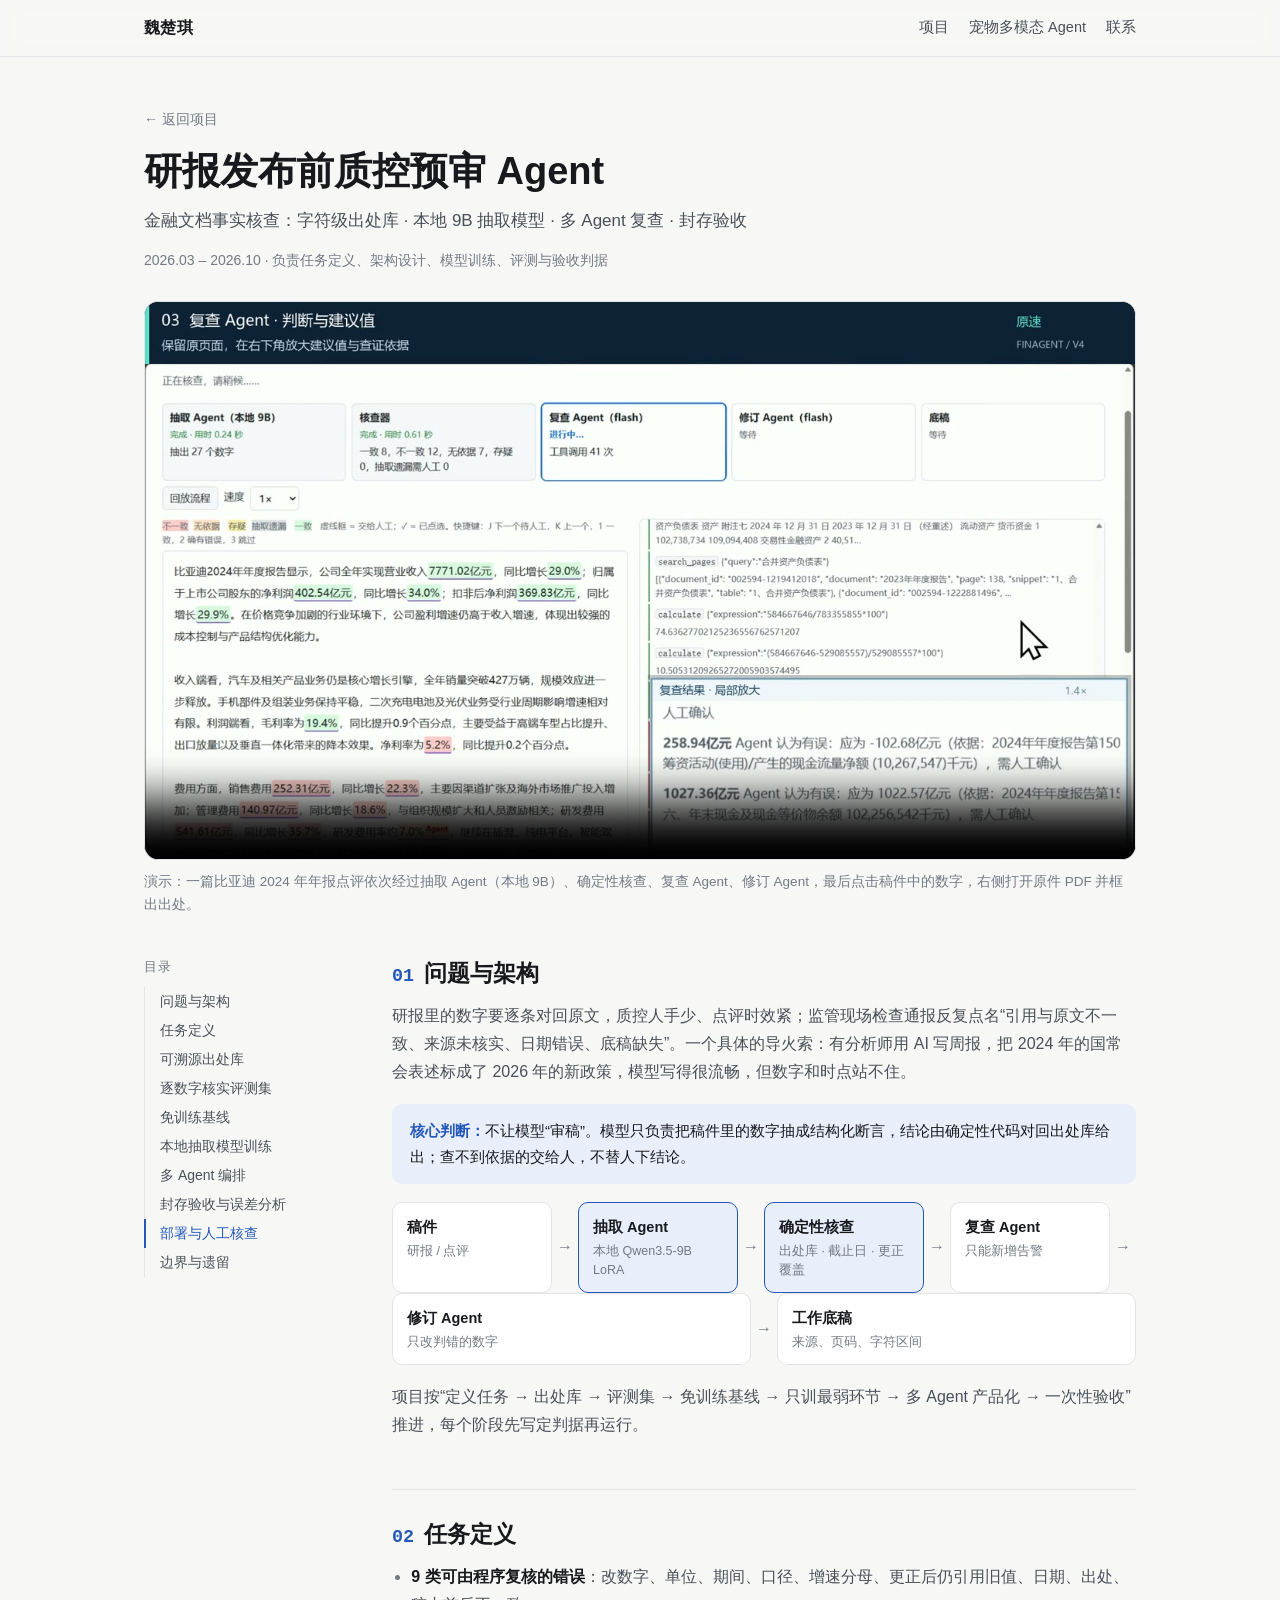
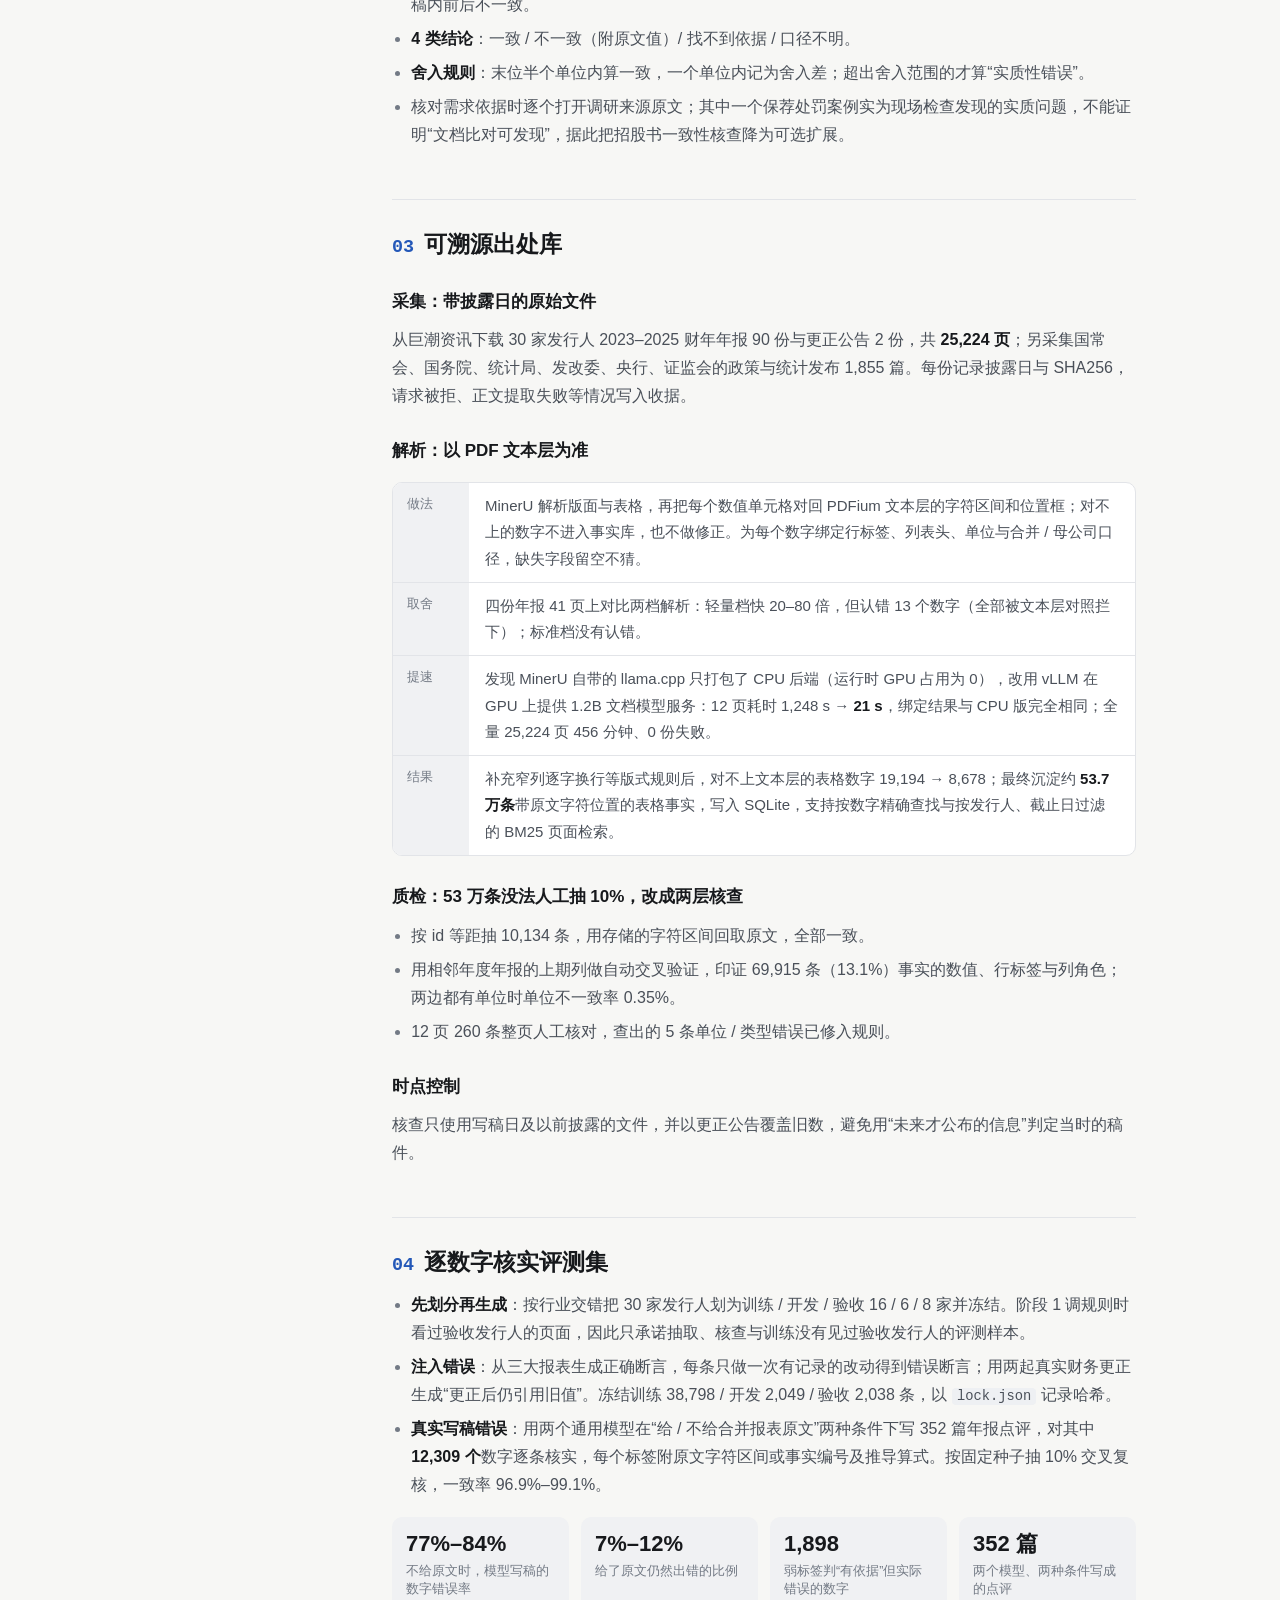
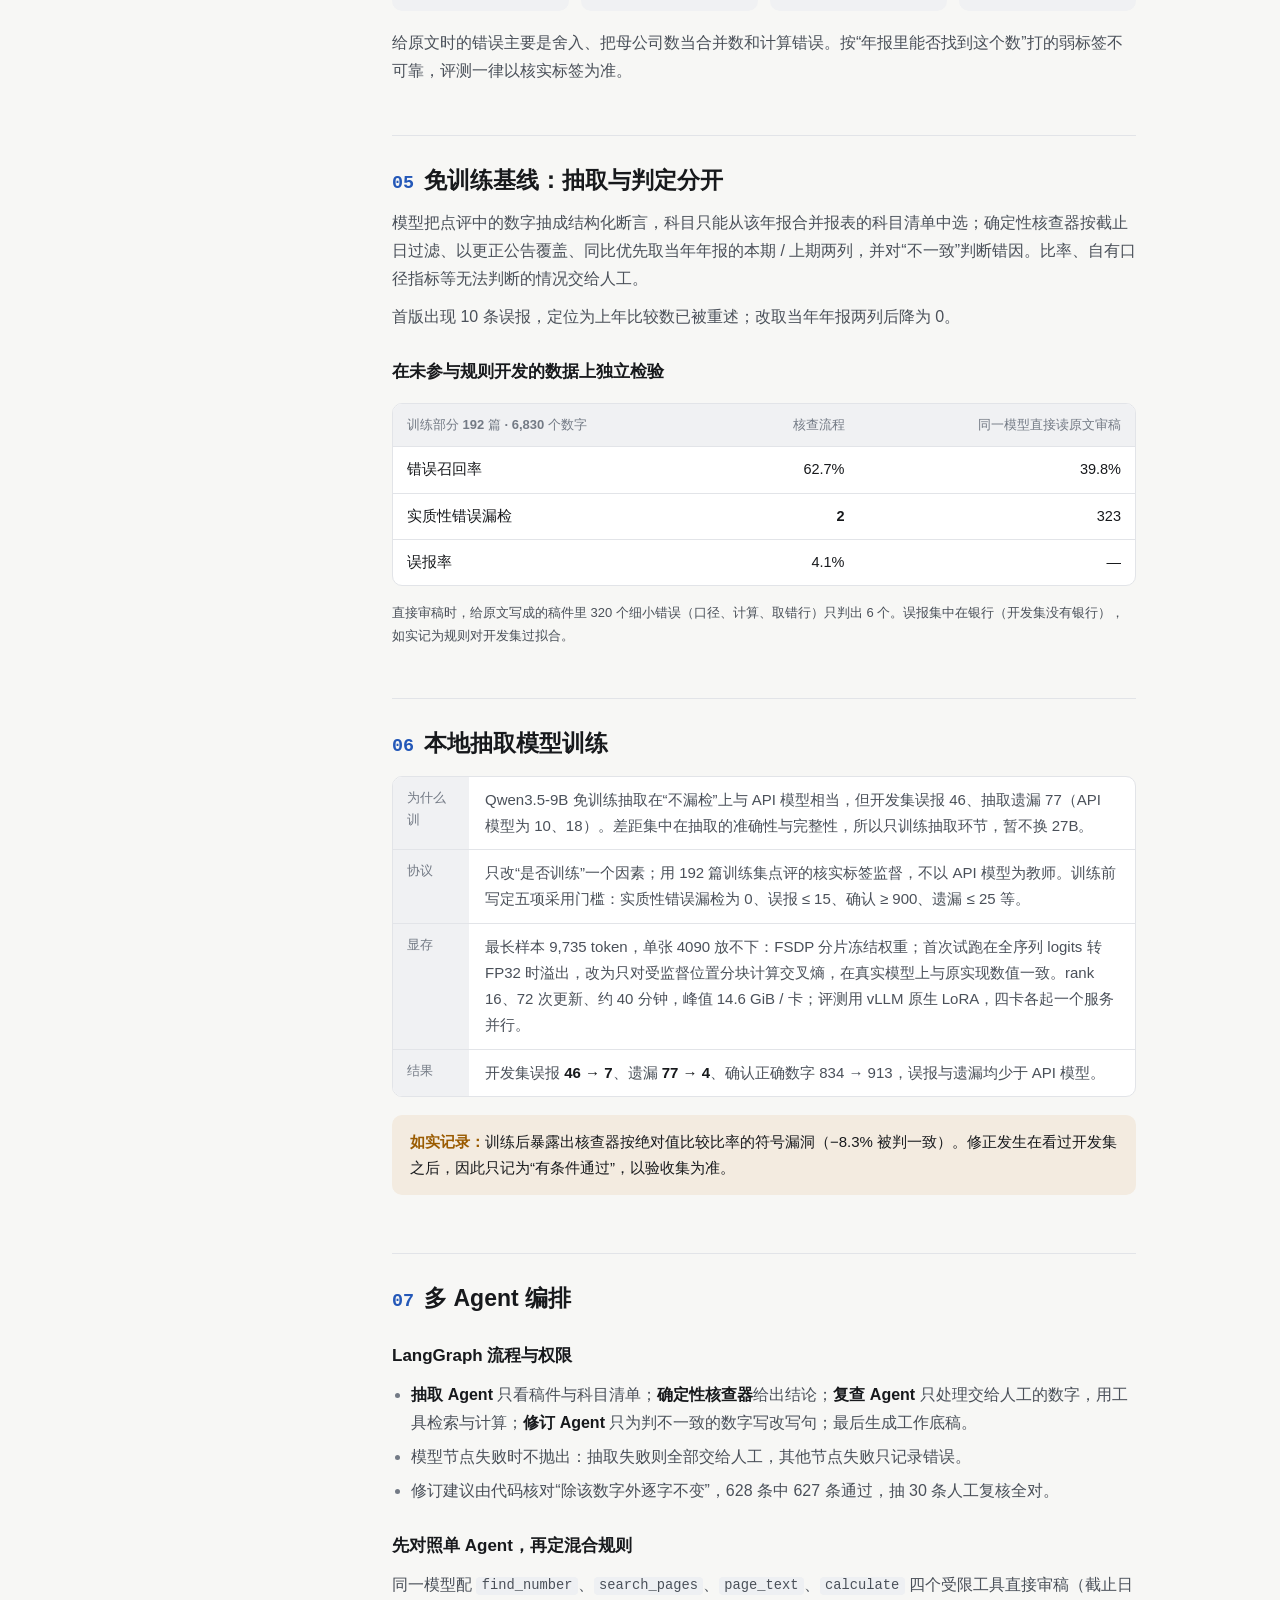
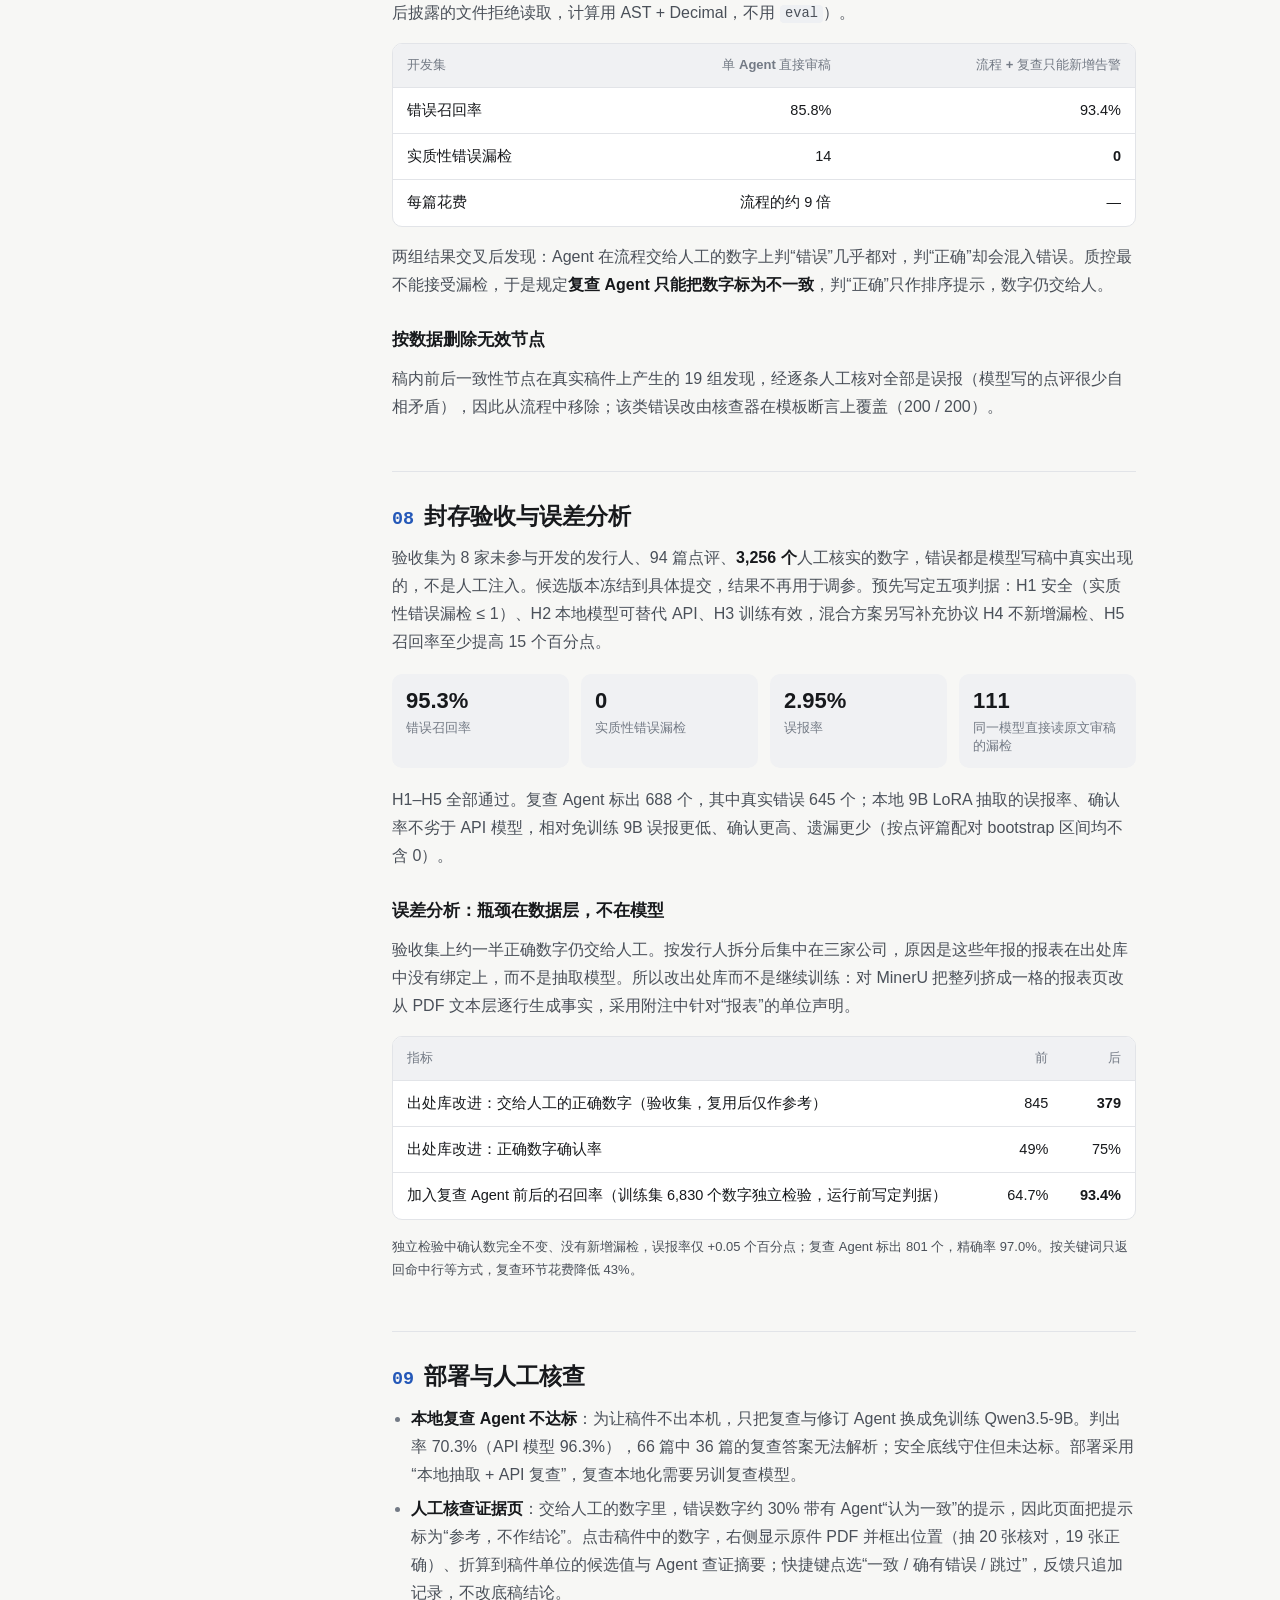
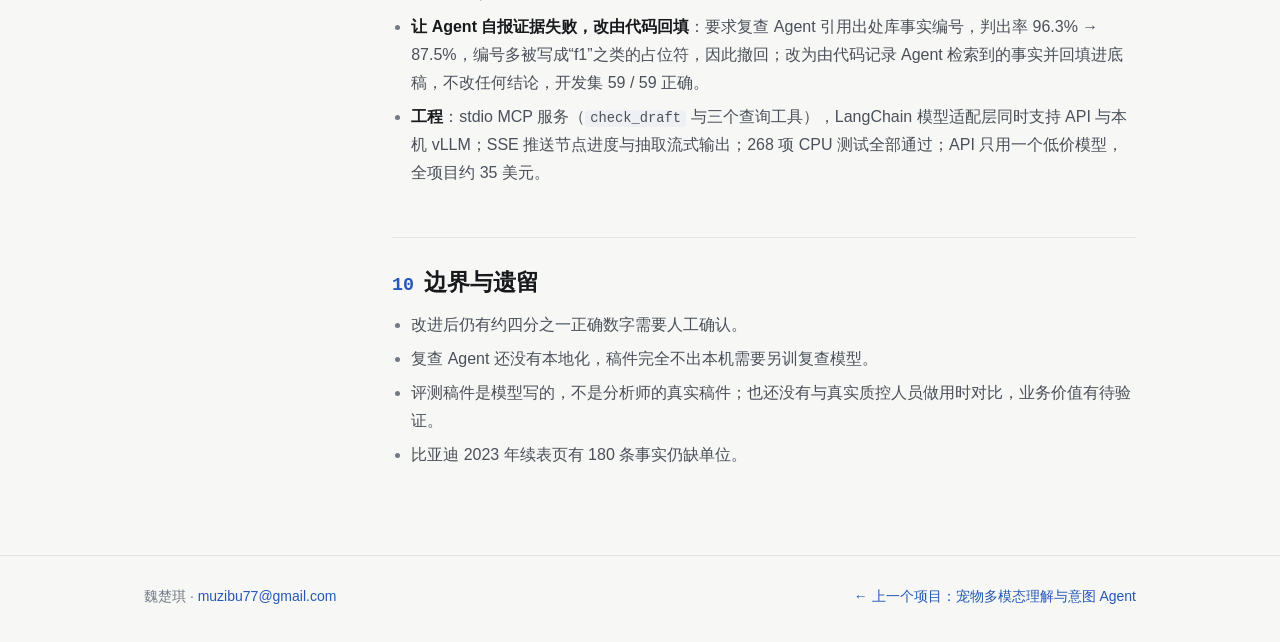
==== finagent.html @ 4ebe78c1 "Add personal project site Static site for GitHub Pages: home page with two project demo videos, plus" ====
<!doctype html>
<html lang="zh-CN">
<head>
  <meta charset="utf-8">
  <meta name="viewport" content="width=device-width, initial-scale=1">
  <title>研报发布前质控预审 Agent · 魏楚琪</title>
  <meta name="description" content="金融文档事实核查：字符级出处库、本地 9B 抽取模型、多 Agent 复查与封存验收的技术细节与实验数据。">
  <link rel="stylesheet" href="assets/style.css">
</head>
<body>
  <header class="site-header">
    <div class="wrap">
      <a class="brand" href="./">魏楚琪</a>
      <nav class="nav">
        <a href="./#projects">项目</a>
        <a class="nav-extra" href="pet.html">宠物多模态 Agent</a>
        <a href="mailto:muzibu77@gmail.com">联系</a>
      </nav>
    </div>
  </header>

  <main class="wrap">
    <div class="page-head">
      <a class="back" href="./#projects">← 返回项目</a>
      <h1>研报发布前质控预审 Agent</h1>
      <p class="subtitle">金融文档事实核查：字符级出处库 · 本地 9B 抽取模型 · 多 Agent 复查 · 封存验收</p>
      <p class="meta">2026.03 – 2026.10 · 负责任务定义、架构设计、模型训练、评测与验收判据</p>
    </div>

    <div class="hero-video">
      <video controls preload="metadata" playsinline poster="assets/img/finagent-poster.jpg">
        <source src="assets/video/finagent-demo.mp4" type="video/mp4">
      </video>
    </div>
    <p class="caption">演示：一篇比亚迪 2024 年年报点评依次经过抽取 Agent（本地 9B）、确定性核查、复查 Agent、修订 Agent，最后点击稿件中的数字，右侧打开原件 PDF 并框出出处。</p>

    <div class="layout">
      <nav class="toc" aria-label="目录">
        <p>目录</p>
        <ol>
          <li><a href="#overview">问题与架构</a></li>
          <li><a href="#task">任务定义</a></li>
          <li><a href="#source">可溯源出处库</a></li>
          <li><a href="#evalset">逐数字核实评测集</a></li>
          <li><a href="#baseline">免训练基线</a></li>
          <li><a href="#train">本地抽取模型训练</a></li>
          <li><a href="#agents">多 Agent 编排</a></li>
          <li><a href="#accept">封存验收与误差分析</a></li>
          <li><a href="#deploy">部署与人工核查</a></li>
          <li><a href="#limits">边界与遗留</a></li>
        </ol>
      </nav>

      <article class="doc">
        <section id="overview">
          <h2><span class="num">01</span>问题与架构</h2>
          <p>研报里的数字要逐条对回原文，质控人手少、点评时效紧；监管现场检查通报反复点名“引用与原文不一致、来源未核实、日期错误、底稿缺失”。一个具体的导火索：有分析师用 AI 写周报，把 2024 年的国常会表述标成了 2026 年的新政策，模型写得很流畅，但数字和时点站不住。</p>
          <div class="callout"><b>核心判断：</b>不让模型“审稿”。模型只负责把稿件里的数字抽成结构化断言，结论由确定性代码对回出处库给出；查不到依据的交给人，不替人下结论。</div>
          <div class="flow">
            <div class="node"><b>稿件</b><span>研报 / 点评</span></div>
            <div class="arrow">→</div>
            <div class="node key"><b>抽取 Agent</b><span>本地 Qwen3.5-9B LoRA</span></div>
            <div class="arrow">→</div>
            <div class="node key"><b>确定性核查</b><span>出处库 · 截止日 · 更正覆盖</span></div>
            <div class="arrow">→</div>
            <div class="node"><b>复查 Agent</b><span>只能新增告警</span></div>
            <div class="arrow">→</div>
            <div class="node"><b>修订 Agent</b><span>只改判错的数字</span></div>
            <div class="arrow">→</div>
            <div class="node"><b>工作底稿</b><span>来源、页码、字符区间</span></div>
          </div>
          <p>项目按“定义任务 → 出处库 → 评测集 → 免训练基线 → 只训最弱环节 → 多 Agent 产品化 → 一次性验收”推进，每个阶段先写定判据再运行。</p>
        </section>

        <section id="task">
          <h2><span class="num">02</span>任务定义</h2>
          <ul>
            <li><strong>9 类可由程序复核的错误</strong>：改数字、单位、期间、口径、增速分母、更正后仍引用旧值、日期、出处、稿内前后不一致。</li>
            <li><strong>4 类结论</strong>：一致 / 不一致（附原文值）/ 找不到依据 / 口径不明。</li>
            <li><strong>舍入规则</strong>：末位半个单位内算一致，一个单位内记为舍入差；超出舍入范围的才算“实质性错误”。</li>
            <li>核对需求依据时逐个打开调研来源原文；其中一个保荐处罚案例实为现场检查发现的实质问题，不能证明“文档比对可发现”，据此把招股书一致性核查降为可选扩展。</li>
          </ul>
        </section>

        <section id="source">
          <h2><span class="num">03</span>可溯源出处库</h2>
          <h3>采集：带披露日的原始文件</h3>
          <p>从巨潮资讯下载 30 家发行人 2023–2025 财年年报 90 份与更正公告 2 份，共 <strong>25,224 页</strong>；另采集国常会、国务院、统计局、发改委、央行、证监会的政策与统计发布 1,855 篇。每份记录披露日与 SHA256，请求被拒、正文提取失败等情况写入收据。</p>
          <h3>解析：以 PDF 文本层为准</h3>
          <dl class="decision">
            <dt>做法</dt><dd>MinerU 解析版面与表格，再把每个数值单元格对回 PDFium 文本层的字符区间和位置框；对不上的数字不进入事实库，也不做修正。为每个数字绑定行标签、列表头、单位与合并 / 母公司口径，缺失字段留空不猜。</dd>
            <dt>取舍</dt><dd>四份年报 41 页上对比两档解析：轻量档快 20–80 倍，但认错 13 个数字（全部被文本层对照拦下）；标准档没有认错。</dd>
            <dt>提速</dt><dd>发现 MinerU 自带的 llama.cpp 只打包了 CPU 后端（运行时 GPU 占用为 0），改用 vLLM 在 GPU 上提供 1.2B 文档模型服务：12 页耗时 1,248 s → <strong>21 s</strong>，绑定结果与 CPU 版完全相同；全量 25,224 页 456 分钟、0 份失败。</dd>
            <dt>结果</dt><dd>补充窄列逐字换行等版式规则后，对不上文本层的表格数字 19,194 → 8,678；最终沉淀约 <strong>53.7 万条</strong>带原文字符位置的表格事实，写入 SQLite，支持按数字精确查找与按发行人、截止日过滤的 BM25 页面检索。</dd>
          </dl>
          <h3>质检：53 万条没法人工抽 10%，改成两层核查</h3>
          <ul>
            <li>按 id 等距抽 10,134 条，用存储的字符区间回取原文，全部一致。</li>
            <li>用相邻年度年报的上期列做自动交叉验证，印证 69,915 条（13.1%）事实的数值、行标签与列角色；两边都有单位时单位不一致率 0.35%。</li>
            <li>12 页 260 条整页人工核对，查出的 5 条单位 / 类型错误已修入规则。</li>
          </ul>
          <h3>时点控制</h3>
          <p>核查只使用写稿日及以前披露的文件，并以更正公告覆盖旧数，避免用“未来才公布的信息”判定当时的稿件。</p>
        </section>

        <section id="evalset">
          <h2><span class="num">04</span>逐数字核实评测集</h2>
          <ul>
            <li><strong>先划分再生成</strong>：按行业交错把 30 家发行人划为训练 / 开发 / 验收 16 / 6 / 8 家并冻结。阶段 1 调规则时看过验收发行人的页面，因此只承诺抽取、核查与训练没有见过验收发行人的评测样本。</li>
            <li><strong>注入错误</strong>：从三大报表生成正确断言，每条只做一次有记录的改动得到错误断言；用两起真实财务更正生成“更正后仍引用旧值”。冻结训练 38,798 / 开发 2,049 / 验收 2,038 条，以 <code>lock.json</code> 记录哈希。</li>
            <li><strong>真实写稿错误</strong>：用两个通用模型在“给 / 不给合并报表原文”两种条件下写 352 篇年报点评，对其中 <strong>12,309 个</strong>数字逐条核实，每个标签附原文字符区间或事实编号及推导算式。按固定种子抽 10% 交叉复核，一致率 96.9%–99.1%。</li>
          </ul>
          <div class="kpis">
            <div class="stat"><b>77%–84%</b><span>不给原文时，模型写稿的数字错误率</span></div>
            <div class="stat"><b>7%–12%</b><span>给了原文仍然出错的比例</span></div>
            <div class="stat"><b>1,898</b><span>弱标签判“有依据”但实际错误的数字</span></div>
            <div class="stat"><b>352 篇</b><span>两个模型、两种条件写成的点评</span></div>
          </div>
          <p>给原文时的错误主要是舍入、把母公司数当合并数和计算错误。按“年报里能否找到这个数”打的弱标签不可靠，评测一律以核实标签为准。</p>
        </section>

        <section id="baseline">
          <h2><span class="num">05</span>免训练基线：抽取与判定分开</h2>
          <p>模型把点评中的数字抽成结构化断言，科目只能从该年报合并报表的科目清单中选；确定性核查器按截止日过滤、以更正公告覆盖、同比优先取当年年报的本期 / 上期两列，并对“不一致”判断错因。比率、自有口径指标等无法判断的情况交给人工。</p>
          <p>首版出现 10 条误报，定位为上年比较数已被重述；改取当年年报两列后降为 0。</p>
          <h3>在未参与规则开发的数据上独立检验</h3>
          <div class="table-wrap">
            <table>
              <thead><tr><th>训练部分 192 篇 · 6,830 个数字</th><th class="num">核查流程</th><th class="num">同一模型直接读原文审稿</th></tr></thead>
              <tbody>
                <tr><td>错误召回率</td><td class="num">62.7%</td><td class="num">39.8%</td></tr>
                <tr><td>实质性错误漏检</td><td class="num"><strong>2</strong></td><td class="num">323</td></tr>
                <tr><td>误报率</td><td class="num">4.1%</td><td class="num">—</td></tr>
              </tbody>
            </table>
          </div>
          <p class="table-note">直接审稿时，给原文写成的稿件里 320 个细小错误（口径、计算、取错行）只判出 6 个。误报集中在银行（开发集没有银行），如实记为规则对开发集过拟合。</p>
        </section>

        <section id="train">
          <h2><span class="num">06</span>本地抽取模型训练</h2>
          <dl class="decision">
            <dt>为什么训</dt><dd>Qwen3.5-9B 免训练抽取在“不漏检”上与 API 模型相当，但开发集误报 46、抽取遗漏 77（API 模型为 10、18）。差距集中在抽取的准确性与完整性，所以只训练抽取环节，暂不换 27B。</dd>
            <dt>协议</dt><dd>只改“是否训练”一个因素；用 192 篇训练集点评的核实标签监督，不以 API 模型为教师。训练前写定五项采用门槛：实质性错误漏检为 0、误报 ≤ 15、确认 ≥ 900、遗漏 ≤ 25 等。</dd>
            <dt>显存</dt><dd>最长样本 9,735 token，单张 4090 放不下：FSDP 分片冻结权重；首次试跑在全序列 logits 转 FP32 时溢出，改为只对受监督位置分块计算交叉熵，在真实模型上与原实现数值一致。rank 16、72 次更新、约 40 分钟，峰值 14.6 GiB / 卡；评测用 vLLM 原生 LoRA，四卡各起一个服务并行。</dd>
            <dt>结果</dt><dd>开发集误报 <strong>46 → 7</strong>、遗漏 <strong>77 → 4</strong>、确认正确数字 834 → 913，误报与遗漏均少于 API 模型。</dd>
          </dl>
          <div class="callout warn"><b>如实记录：</b>训练后暴露出核查器按绝对值比较比率的符号漏洞（−8.3% 被判一致）。修正发生在看过开发集之后，因此只记为“有条件通过”，以验收集为准。</div>
        </section>

        <section id="agents">
          <h2><span class="num">07</span>多 Agent 编排</h2>
          <h3>LangGraph 流程与权限</h3>
          <ul>
            <li><strong>抽取 Agent</strong> 只看稿件与科目清单；<strong>确定性核查器</strong>给出结论；<strong>复查 Agent</strong> 只处理交给人工的数字，用工具检索与计算；<strong>修订 Agent</strong> 只为判不一致的数字写改写句；最后生成工作底稿。</li>
            <li>模型节点失败时不抛出：抽取失败则全部交给人工，其他节点失败只记录错误。</li>
            <li>修订建议由代码核对“除该数字外逐字不变”，628 条中 627 条通过，抽 30 条人工复核全对。</li>
          </ul>
          <h3>先对照单 Agent，再定混合规则</h3>
          <p>同一模型配 <code>find_number</code>、<code>search_pages</code>、<code>page_text</code>、<code>calculate</code> 四个受限工具直接审稿（截止日后披露的文件拒绝读取，计算用 AST + Decimal，不用 <code>eval</code>）。</p>
          <div class="table-wrap">
            <table>
              <thead><tr><th>开发集</th><th class="num">单 Agent 直接审稿</th><th class="num">流程 + 复查只能新增告警</th></tr></thead>
              <tbody>
                <tr><td>错误召回率</td><td class="num">85.8%</td><td class="num">93.4%</td></tr>
                <tr><td>实质性错误漏检</td><td class="num">14</td><td class="num"><strong>0</strong></td></tr>
                <tr><td>每篇花费</td><td class="num">流程的约 9 倍</td><td class="num">—</td></tr>
              </tbody>
            </table>
          </div>
          <p>两组结果交叉后发现：Agent 在流程交给人工的数字上判“错误”几乎都对，判“正确”却会混入错误。质控最不能接受漏检，于是规定<strong>复查 Agent 只能把数字标为不一致</strong>，判“正确”只作排序提示，数字仍交给人。</p>
          <h3>按数据删除无效节点</h3>
          <p>稿内前后一致性节点在真实稿件上产生的 19 组发现，经逐条人工核对全部是误报（模型写的点评很少自相矛盾），因此从流程中移除；该类错误改由核查器在模板断言上覆盖（200 / 200）。</p>
        </section>

        <section id="accept">
          <h2><span class="num">08</span>封存验收与误差分析</h2>
          <p>验收集为 8 家未参与开发的发行人、94 篇点评、<strong>3,256 个</strong>人工核实的数字，错误都是模型写稿中真实出现的，不是人工注入。候选版本冻结到具体提交，结果不再用于调参。预先写定五项判据：H1 安全（实质性错误漏检 ≤ 1）、H2 本地模型可替代 API、H3 训练有效，混合方案另写补充协议 H4 不新增漏检、H5 召回率至少提高 15 个百分点。</p>
          <div class="kpis">
            <div class="stat"><b>95.3%</b><span>错误召回率</span></div>
            <div class="stat"><b>0</b><span>实质性错误漏检</span></div>
            <div class="stat"><b>2.95%</b><span>误报率</span></div>
            <div class="stat"><b>111</b><span>同一模型直接读原文审稿的漏检</span></div>
          </div>
          <p>H1–H5 全部通过。复查 Agent 标出 688 个，其中真实错误 645 个；本地 9B LoRA 抽取的误报率、确认率不劣于 API 模型，相对免训练 9B 误报更低、确认更高、遗漏更少（按点评篇配对 bootstrap 区间均不含 0）。</p>
          <h3>误差分析：瓶颈在数据层，不在模型</h3>
          <p>验收集上约一半正确数字仍交给人工。按发行人拆分后集中在三家公司，原因是这些年报的报表在出处库中没有绑定上，而不是抽取模型。所以改出处库而不是继续训练：对 MinerU 把整列挤成一格的报表页改从 PDF 文本层逐行生成事实，采用附注中针对“报表”的单位声明。</p>
          <div class="table-wrap">
            <table>
              <thead><tr><th>指标</th><th class="num">前</th><th class="num">后</th></tr></thead>
              <tbody>
                <tr><td>出处库改进：交给人工的正确数字（验收集，复用后仅作参考）</td><td class="num">845</td><td class="num"><strong>379</strong></td></tr>
                <tr><td>出处库改进：正确数字确认率</td><td class="num">49%</td><td class="num">75%</td></tr>
                <tr><td>加入复查 Agent 前后的召回率（训练集 6,830 个数字独立检验，运行前写定判据）</td><td class="num">64.7%</td><td class="num"><strong>93.4%</strong></td></tr>
              </tbody>
            </table>
          </div>
          <p class="table-note">独立检验中确认数完全不变、没有新增漏检，误报率仅 +0.05 个百分点；复查 Agent 标出 801 个，精确率 97.0%。按关键词只返回命中行等方式，复查环节花费降低 43%。</p>
        </section>

        <section id="deploy">
          <h2><span class="num">09</span>部署与人工核查</h2>
          <ul>
            <li><strong>本地复查 Agent 不达标</strong>：为让稿件不出本机，只把复查与修订 Agent 换成免训练 Qwen3.5-9B。判出率 70.3%（API 模型 96.3%），66 篇中 36 篇的复查答案无法解析；安全底线守住但未达标。部署采用“本地抽取 + API 复查”，复查本地化需要另训复查模型。</li>
            <li><strong>人工核查证据页</strong>：交给人工的数字里，错误数字约 30% 带有 Agent“认为一致”的提示，因此页面把提示标为“参考，不作结论”。点击稿件中的数字，右侧显示原件 PDF 并框出位置（抽 20 张核对，19 张正确）、折算到稿件单位的候选值与 Agent 查证摘要；快捷键点选“一致 / 确有错误 / 跳过”，反馈只追加记录，不改底稿结论。</li>
            <li><strong>让 Agent 自报证据失败，改由代码回填</strong>：要求复查 Agent 引用出处库事实编号，判出率 96.3% → 87.5%，编号多被写成“f1”之类的占位符，因此撤回；改为由代码记录 Agent 检索到的事实并回填进底稿，不改任何结论，开发集 59 / 59 正确。</li>
            <li><strong>工程</strong>：stdio MCP 服务（<code>check_draft</code> 与三个查询工具），LangChain 模型适配层同时支持 API 与本机 vLLM；SSE 推送节点进度与抽取流式输出；268 项 CPU 测试全部通过；API 只用一个低价模型，全项目约 35 美元。</li>
          </ul>
        </section>

        <section id="limits">
          <h2><span class="num">10</span>边界与遗留</h2>
          <ul>
            <li>改进后仍有约四分之一正确数字需要人工确认。</li>
            <li>复查 Agent 还没有本地化，稿件完全不出本机需要另训复查模型。</li>
            <li>评测稿件是模型写的，不是分析师的真实稿件；也还没有与真实质控人员做用时对比，业务价值有待验证。</li>
            <li>比亚迪 2023 年续表页有 180 条事实仍缺单位。</li>
          </ul>
        </section>
      </article>
    </div>
  </main>

  <footer class="site-footer">
    <div class="wrap">
      <span>魏楚琪 · <a href="mailto:muzibu77@gmail.com">muzibu77@gmail.com</a></span>
      <a href="pet.html">← 上一个项目：宠物多模态理解与意图 Agent</a>
    </div>
  </footer>
  <script src="assets/site.js"></script>
</body>
</html>
---- assets/style.css ----
:root {
  --bg: #f7f7f5;
  --surface: #ffffff;
  --surface-2: #f0f1f3;
  --text: #17191c;
  --text-2: #4a5059;
  --muted: #737a85;
  --line: #e2e4e8;
  --accent: #2458b8;
  --accent-soft: #e8eefa;
  --good: #1f7a4d;
  --warn: #9a5b00;
  --code-bg: #eef0f3;
  --shadow: 0 1px 2px rgba(16, 24, 40, .04), 0 4px 16px rgba(16, 24, 40, .05);
  --radius: 10px;
  --font: "PingFang SC", "Microsoft YaHei", "Noto Sans SC", "Helvetica Neue", Arial, sans-serif;
  --mono: "JetBrains Mono", "Cascadia Mono", Consolas, "SFMono-Regular", monospace;
  color-scheme: light;
}
@media (prefers-color-scheme: dark) {
  :root:not([data-theme="light"]) {
    --bg: #111317;
    --surface: #181b20;
    --surface-2: #20242b;
    --text: #e8eaed;
    --text-2: #b4bac3;
    --muted: #8a919c;
    --line: #2b3038;
    --accent: #7ea6f2;
    --accent-soft: #1d2a42;
    --good: #5fc28f;
    --warn: #e0a64a;
    --code-bg: #232831;
    --shadow: none;
    color-scheme: dark;
  }
}
:root[data-theme="dark"] {
  --bg: #111317;
  --surface: #181b20;
  --surface-2: #20242b;
  --text: #e8eaed;
  --text-2: #b4bac3;
  --muted: #8a919c;
  --line: #2b3038;
  --accent: #7ea6f2;
  --accent-soft: #1d2a42;
  --good: #5fc28f;
  --warn: #e0a64a;
  --code-bg: #232831;
  --shadow: none;
  color-scheme: dark;
}

* { box-sizing: border-box; }
html { scroll-behavior: smooth; -webkit-text-size-adjust: 100%; }
body {
  margin: 0;
  background: var(--bg);
  color: var(--text);
  font: 16px/1.75 var(--font);
  font-feature-settings: "tnum" 1;
}
a { color: var(--accent); text-decoration: none; }
a:hover { text-decoration: underline; text-underline-offset: 3px; }
img, video { max-width: 100%; display: block; }
code { font-family: var(--mono); font-size: .86em; background: var(--code-bg); padding: .1em .38em; border-radius: 4px; }
strong { font-weight: 650; }

.wrap { max-width: 1040px; margin: 0 auto; padding: 0 24px; }

/* header */
.site-header { position: sticky; top: 0; z-index: 10; background: color-mix(in srgb, var(--bg) 88%, transparent); backdrop-filter: blur(10px); border-bottom: 1px solid var(--line); }
.site-header .wrap { display: flex; align-items: center; justify-content: space-between; height: 56px; gap: 16px; }
.brand { color: var(--text); font-weight: 650; letter-spacing: .02em; }
.brand:hover { text-decoration: none; }
.nav { display: flex; gap: 20px; font-size: 14.5px; }
.nav a { color: var(--text-2); }
.nav a:hover { color: var(--text); text-decoration: none; }

/* hero */
.hero { padding: 72px 0 40px; }
.eyebrow { color: var(--accent); font-size: 14px; font-weight: 600; letter-spacing: .08em; margin: 0 0 10px; }
.hero h1 { margin: 0; font-size: clamp(32px, 5vw, 46px); line-height: 1.2; letter-spacing: .01em; }
.hero h1 .role { display: block; margin-top: 6px; font-size: .5em; font-weight: 500; color: var(--text-2); }
.hero .lead { max-width: 720px; margin: 22px 0 0; color: var(--text-2); font-size: 17.5px; }
.hero-actions { display: flex; flex-wrap: wrap; gap: 12px; margin-top: 28px; }
.btn { display: inline-flex; align-items: center; gap: 8px; height: 40px; padding: 0 16px; border-radius: 8px; border: 1px solid var(--line); background: var(--surface); color: var(--text); font-size: 14.5px; font-weight: 550; }
.btn:hover { text-decoration: none; border-color: var(--accent); }
.btn.primary { background: var(--accent); border-color: var(--accent); color: #fff; }
:root[data-theme="dark"] .btn.primary { color: #0f1420; }
@media (prefers-color-scheme: dark) { :root:not([data-theme="light"]) .btn.primary { color: #0f1420; } }
.facts { display: flex; flex-wrap: wrap; gap: 8px 20px; margin: 26px 0 0; padding: 0; list-style: none; color: var(--muted); font-size: 14px; }

/* sections */
.section { padding: 40px 0; }
.section-head { display: flex; align-items: baseline; justify-content: space-between; gap: 16px; margin-bottom: 20px; }
.section-head h2 { margin: 0; font-size: 22px; }
.section-head p { margin: 0; color: var(--muted); font-size: 14px; }

/* project card */
.project { background: var(--surface); border: 1px solid var(--line); border-radius: 14px; box-shadow: var(--shadow); overflow: hidden; margin-bottom: 28px; }
.project-media { background: #0d0f12; border-bottom: 1px solid var(--line); }
.project-media video { width: 100%; aspect-ratio: 16 / 9; object-fit: contain; background: #0d0f12; }
.project-body { padding: 26px 28px 28px; }
.project-meta { margin: 0 0 6px; color: var(--muted); font-size: 13.5px; }
.project-body h3 { margin: 0; font-size: 21px; line-height: 1.4; }
.project-body .summary { margin: 10px 0 0; color: var(--text-2); }
.stats { display: grid; grid-template-columns: repeat(4, minmax(0, 1fr)); gap: 12px; margin: 22px 0 0; }
.stat { background: var(--surface-2); border-radius: var(--radius); padding: 14px 14px 12px; }
.stat b { display: block; font-size: 22px; line-height: 1.2; font-weight: 700; color: var(--text); }
.stat span { display: block; margin-top: 4px; color: var(--muted); font-size: 12.5px; line-height: 1.5; }
.chips { display: flex; flex-wrap: wrap; gap: 6px; margin: 18px 0 0; padding: 0; list-style: none; }
.chips li { font-size: 12.5px; color: var(--text-2); border: 1px solid var(--line); border-radius: 999px; padding: 2px 10px; }
.more { display: inline-flex; margin-top: 20px; font-weight: 600; font-size: 15px; }

/* principles */
.principles { display: grid; grid-template-columns: repeat(3, minmax(0, 1fr)); gap: 16px; }
.principle { background: var(--surface); border: 1px solid var(--line); border-radius: var(--radius); padding: 20px; }
.principle h3 { margin: 0 0 6px; font-size: 16px; }
.principle p { margin: 0; color: var(--text-2); font-size: 14.5px; }

/* detail page */
.page-head { padding: 48px 0 28px; }
.back { font-size: 14px; color: var(--muted); }
.page-head h1 { margin: 14px 0 0; font-size: clamp(28px, 4.2vw, 38px); line-height: 1.3; }
.page-head .subtitle { margin: 10px 0 0; color: var(--text-2); font-size: 17px; }
.page-head .meta { margin: 12px 0 0; color: var(--muted); font-size: 14px; }
.hero-video { border-radius: 14px; overflow: hidden; border: 1px solid var(--line); background: #0d0f12; }
.hero-video video { width: 100%; aspect-ratio: 16 / 9; object-fit: contain; }
.caption { margin: 10px 0 0; color: var(--muted); font-size: 13.5px; }

.layout { display: grid; grid-template-columns: 200px minmax(0, 1fr); gap: 48px; padding: 40px 0 64px; }
.toc { position: sticky; top: 80px; align-self: start; font-size: 14px; }
.toc p { margin: 0 0 8px; color: var(--muted); font-size: 12.5px; letter-spacing: .08em; }
.toc ol { margin: 0; padding: 0; list-style: none; border-left: 1px solid var(--line); }
.toc a { display: block; padding: 4px 0 4px 14px; margin-left: -1px; border-left: 2px solid transparent; color: var(--text-2); line-height: 1.5; }
.toc a:hover { color: var(--text); text-decoration: none; border-left-color: var(--line); }
.toc a.active { color: var(--accent); border-left-color: var(--accent); }

article.doc { min-width: 0; }
.doc section { scroll-margin-top: 80px; padding-bottom: 12px; }
.doc section + section { border-top: 1px solid var(--line); padding-top: 28px; margin-top: 28px; }
.doc h2 { margin: 0 0 12px; font-size: 23px; line-height: 1.4; }
.doc h2 .num { color: var(--accent); font-size: .8em; margin-right: 10px; font-family: var(--mono); }
.doc h3 { margin: 26px 0 8px; font-size: 17px; }
.doc p { margin: 10px 0; color: var(--text-2); }
.doc ul { margin: 10px 0; padding-left: 1.2em; color: var(--text-2); }
.doc li { margin: 6px 0; }
.doc li::marker { color: var(--muted); }
.doc strong { color: var(--text); }

.callout { margin: 18px 0; padding: 14px 18px; border-radius: var(--radius); background: var(--accent-soft); color: var(--text); font-size: 15px; }
.callout b { color: var(--accent); }
.callout.warn { background: color-mix(in srgb, var(--warn) 12%, var(--surface)); }
.callout.warn b { color: var(--warn); }

.decision { display: grid; grid-template-columns: 76px minmax(0, 1fr); margin: 16px 0; border: 1px solid var(--line); border-radius: var(--radius); background: var(--surface); overflow: hidden; font-size: 15px; }
.decision dt { padding: 10px 14px; color: var(--muted); font-size: 13px; background: var(--surface-2); border-top: 1px solid var(--line); }
.decision dd { margin: 0; padding: 10px 16px; color: var(--text-2); border-top: 1px solid var(--line); }
.decision dt:first-of-type, .decision dt:first-of-type + dd { border-top: 0; }

.table-wrap { margin: 16px 0; overflow-x: auto; border: 1px solid var(--line); border-radius: var(--radius); background: var(--surface); }
table { width: 100%; border-collapse: collapse; font-size: 14.5px; }
th, td { padding: 10px 14px; text-align: left; border-bottom: 1px solid var(--line); vertical-align: top; }
th { color: var(--muted); font-weight: 550; font-size: 13px; background: var(--surface-2); white-space: nowrap; }
tr:last-child td { border-bottom: 0; }
td.num, th.num { text-align: right; white-space: nowrap; font-variant-numeric: tabular-nums; }
td .up { color: var(--good); font-weight: 600; }
.table-note { margin: -6px 0 16px; color: var(--muted); font-size: 13px; }

/* flow diagram */
.flow { display: flex; flex-wrap: wrap; align-items: stretch; gap: 0; margin: 18px 0; }
.flow .node { flex: 1 1 140px; min-width: 130px; padding: 12px 14px; border: 1px solid var(--line); border-radius: var(--radius); background: var(--surface); }
.flow .node b { display: block; font-size: 14.5px; color: var(--text); }
.flow .node span { display: block; margin-top: 2px; font-size: 12.5px; color: var(--muted); line-height: 1.5; }
.flow .node.key { border-color: var(--accent); background: var(--accent-soft); }
.flow .arrow { flex: 0 0 26px; display: flex; align-items: center; justify-content: center; color: var(--muted); font-size: 16px; }
.lanes { display: grid; gap: 10px; margin: 18px 0; }
.lane-label { font-size: 12.5px; color: var(--muted); margin: 6px 0 -4px; }
.lanes .flow { margin: 0; }

.kpis { display: grid; grid-template-columns: repeat(4, minmax(0, 1fr)); gap: 12px; margin: 18px 0; }

.site-footer { border-top: 1px solid var(--line); padding: 28px 0 40px; color: var(--muted); font-size: 14px; }
.site-footer .wrap { display: flex; flex-wrap: wrap; justify-content: space-between; gap: 12px; }

@media (max-width: 860px) {
  .layout { grid-template-columns: minmax(0, 1fr); gap: 0; padding-top: 24px; }
  .toc { display: none; }
  .principles { grid-template-columns: minmax(0, 1fr); }
}
@media (max-width: 640px) {
  .wrap { padding: 0 16px; }
  .hero { padding: 48px 0 24px; }
  .nav { gap: 14px; }
  .project-body { padding: 20px 18px 22px; }
  .stats, .kpis { grid-template-columns: repeat(2, minmax(0, 1fr)); }
  .flow { flex-direction: column; }
  .flow .node { flex: 0 0 auto; min-width: 0; }
  .nav .nav-extra { display: none; }
  .flow .arrow { flex-basis: 22px; transform: rotate(90deg); }
  .decision { grid-template-columns: minmax(0, 1fr); }
  .decision dt { border-top: 1px solid var(--line); padding: 8px 14px 4px; }
  .decision dd { border-top: 0; padding-top: 2px; }
  .decision dt:first-of-type { border-top: 0; }
}
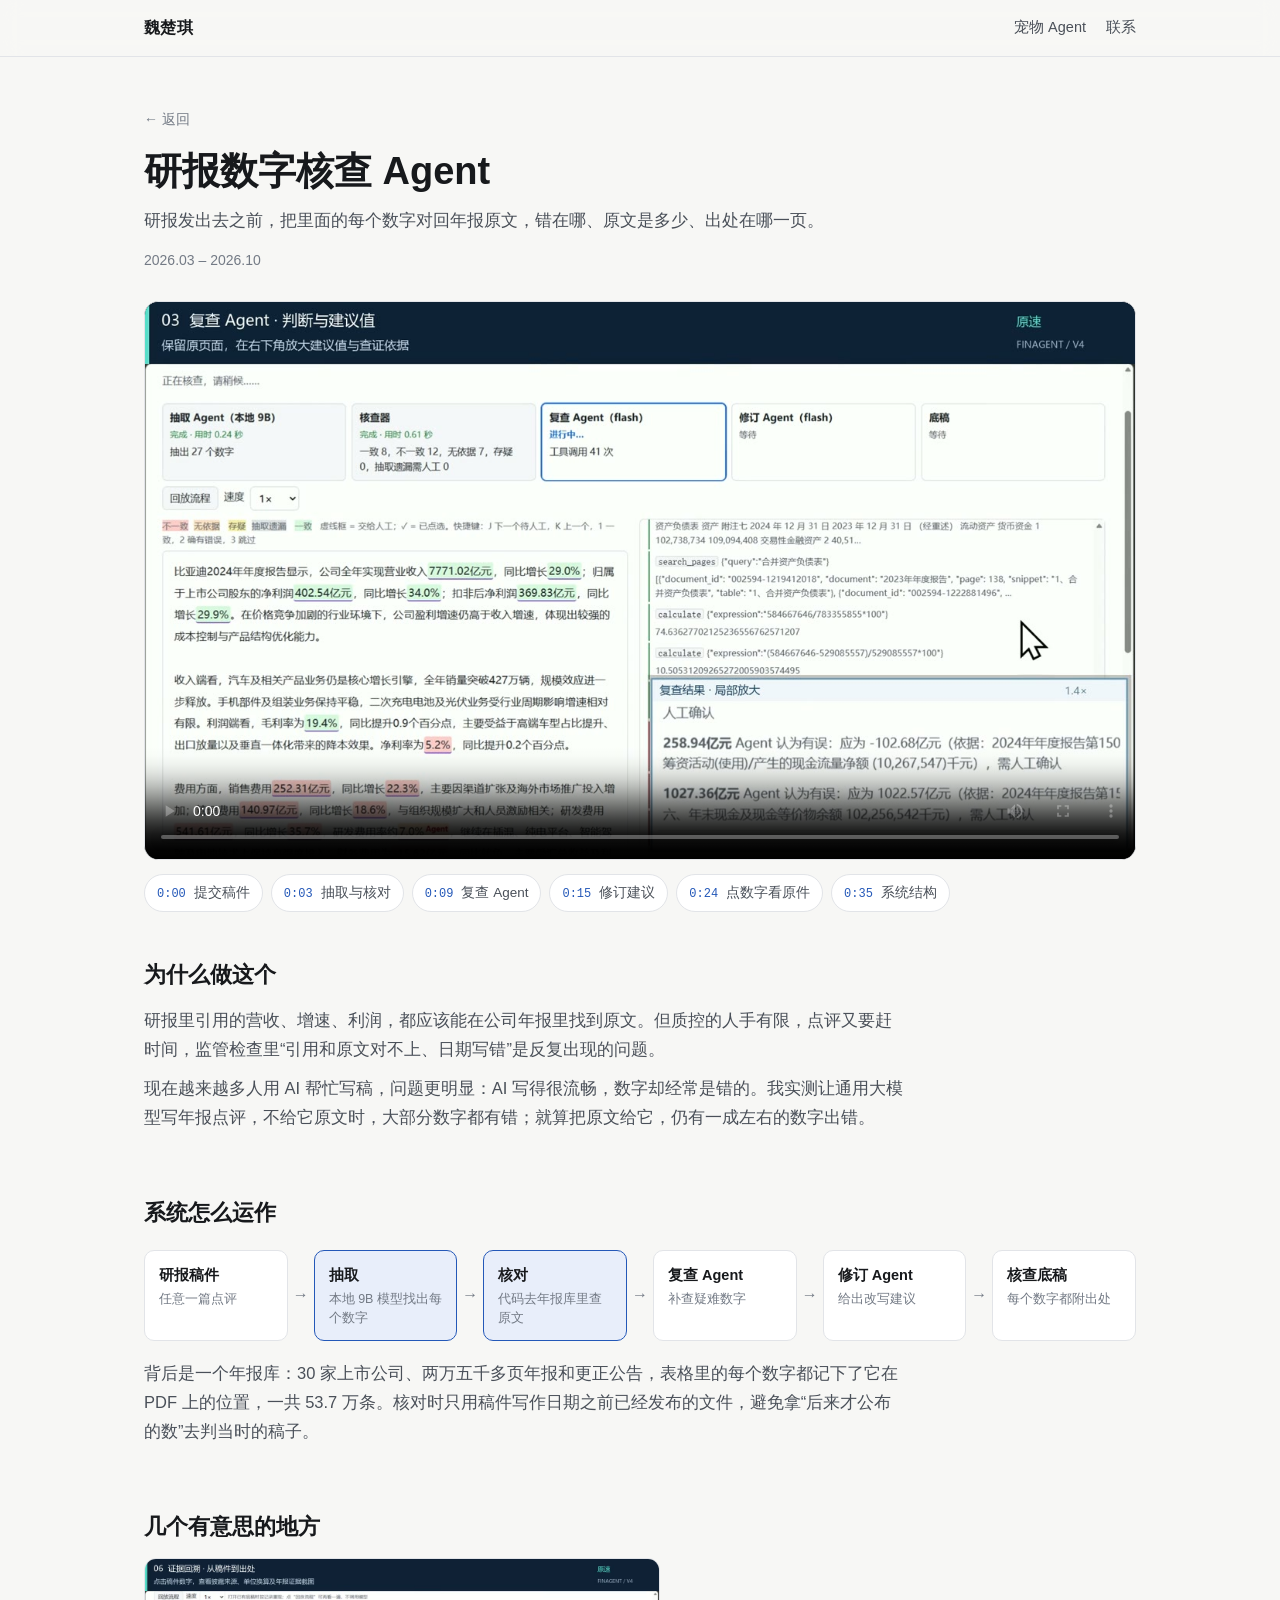
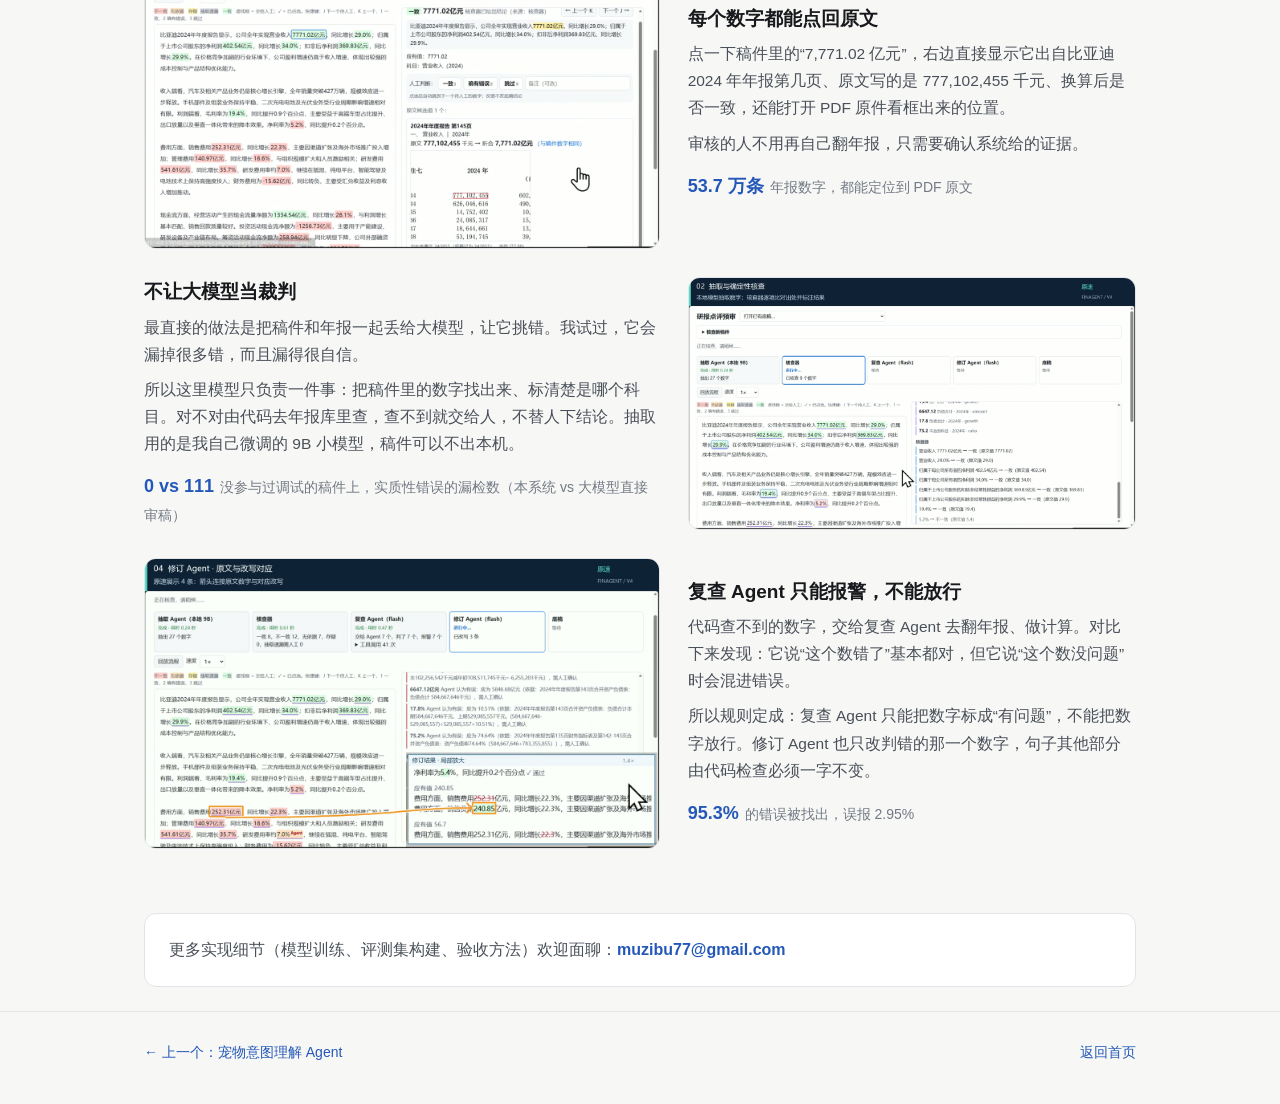
==== commit 005443ee: "Rework site into a project showcase Replace the resume-style copy and full technical write-ups with " ====
--- a/finagent.html
+++ b/finagent.html
@@ -3,8 +3,8 @@
 <head>
   <meta charset="utf-8">
   <meta name="viewport" content="width=device-width, initial-scale=1">
-  <title>研报发布前质控预审 Agent · 魏楚琪</title>
-  <meta name="description" content="金融文档事实核查：字符级出处库、本地 9B 抽取模型、多 Agent 复查与封存验收的技术细节与实验数据。">
+  <title>研报数字核查 Agent · 魏楚琪</title>
+  <meta name="description" content="把研报里的每个数字对回上市公司年报原文的核查 Agent：演示视频与工作原理。">
   <link rel="stylesheet" href="assets/style.css">
 </head>
 <body>
@@ -12,8 +12,7 @@
     <div class="wrap">
       <a class="brand" href="./">魏楚琪</a>
       <nav class="nav">
-        <a href="./#projects">项目</a>
-        <a class="nav-extra" href="pet.html">宠物多模态 Agent</a>
+        <a class="nav-extra" href="pet.html">宠物 Agent</a>
         <a href="mailto:muzibu77@gmail.com">联系</a>
       </nav>
     </div>
@@ -21,210 +20,92 @@
 
   <main class="wrap">
     <div class="page-head">
-      <a class="back" href="./#projects">← 返回项目</a>
-      <h1>研报发布前质控预审 Agent</h1>
-      <p class="subtitle">金融文档事实核查：字符级出处库 · 本地 9B 抽取模型 · 多 Agent 复查 · 封存验收</p>
-      <p class="meta">2026.03 – 2026.10 · 负责任务定义、架构设计、模型训练、评测与验收判据</p>
+      <a class="back" href="./">← 返回</a>
+      <h1>研报数字核查 Agent</h1>
+      <p class="subtitle">研报发出去之前，把里面的每个数字对回年报原文，错在哪、原文是多少、出处在哪一页。</p>
+      <p class="meta">2026.03 – 2026.10</p>
     </div>
 
     <div class="hero-video">
-      <video controls preload="metadata" playsinline poster="assets/img/finagent-poster.jpg">
+      <video id="v-fin" controls preload="metadata" playsinline poster="assets/img/finagent-poster.jpg">
         <source src="assets/video/finagent-demo.mp4" type="video/mp4">
       </video>
     </div>
-    <p class="caption">演示：一篇比亚迪 2024 年年报点评依次经过抽取 Agent（本地 9B）、确定性核查、复查 Agent、修订 Agent，最后点击稿件中的数字，右侧打开原件 PDF 并框出出处。</p>
+    <ul class="chapters" data-chapters="v-fin">
+      <li><button data-t="0"><time>0:00</time>提交稿件</button></li>
+      <li><button data-t="3"><time>0:03</time>抽取与核对</button></li>
+      <li><button data-t="9"><time>0:09</time>复查 Agent</button></li>
+      <li><button data-t="15"><time>0:15</time>修订建议</button></li>
+      <li><button data-t="24"><time>0:24</time>点数字看原件</button></li>
+      <li><button data-t="35"><time>0:35</time>系统结构</button></li>
+    </ul>
 
-    <div class="layout">
-      <nav class="toc" aria-label="目录">
-        <p>目录</p>
-        <ol>
-          <li><a href="#overview">问题与架构</a></li>
-          <li><a href="#task">任务定义</a></li>
-          <li><a href="#source">可溯源出处库</a></li>
-          <li><a href="#evalset">逐数字核实评测集</a></li>
-          <li><a href="#baseline">免训练基线</a></li>
-          <li><a href="#train">本地抽取模型训练</a></li>
-          <li><a href="#agents">多 Agent 编排</a></li>
-          <li><a href="#accept">封存验收与误差分析</a></li>
-          <li><a href="#deploy">部署与人工核查</a></li>
-          <li><a href="#limits">边界与遗留</a></li>
-        </ol>
-      </nav>
+    <section class="block story">
+      <h2>为什么做这个</h2>
+      <p>研报里引用的营收、增速、利润，都应该能在公司年报里找到原文。但质控的人手有限，点评又要赶时间，监管检查里“引用和原文对不上、日期写错”是反复出现的问题。</p>
+      <p>现在越来越多人用 AI 帮忙写稿，问题更明显：AI 写得很流畅，数字却经常是错的。我实测让通用大模型写年报点评，不给它原文时，大部分数字都有错；就算把原文给它，仍有一成左右的数字出错。</p>
+    </section>
 
-      <article class="doc">
-        <section id="overview">
-          <h2><span class="num">01</span>问题与架构</h2>
-          <p>研报里的数字要逐条对回原文，质控人手少、点评时效紧；监管现场检查通报反复点名“引用与原文不一致、来源未核实、日期错误、底稿缺失”。一个具体的导火索：有分析师用 AI 写周报，把 2024 年的国常会表述标成了 2026 年的新政策，模型写得很流畅，但数字和时点站不住。</p>
-          <div class="callout"><b>核心判断：</b>不让模型“审稿”。模型只负责把稿件里的数字抽成结构化断言，结论由确定性代码对回出处库给出；查不到依据的交给人，不替人下结论。</div>
-          <div class="flow">
-            <div class="node"><b>稿件</b><span>研报 / 点评</span></div>
-            <div class="arrow">→</div>
-            <div class="node key"><b>抽取 Agent</b><span>本地 Qwen3.5-9B LoRA</span></div>
-            <div class="arrow">→</div>
-            <div class="node key"><b>确定性核查</b><span>出处库 · 截止日 · 更正覆盖</span></div>
-            <div class="arrow">→</div>
-            <div class="node"><b>复查 Agent</b><span>只能新增告警</span></div>
-            <div class="arrow">→</div>
-            <div class="node"><b>修订 Agent</b><span>只改判错的数字</span></div>
-            <div class="arrow">→</div>
-            <div class="node"><b>工作底稿</b><span>来源、页码、字符区间</span></div>
+    <section class="block">
+      <div class="story"><h2>系统怎么运作</h2></div>
+      <div class="flow">
+        <div class="node"><b>研报稿件</b><span>任意一篇点评</span></div>
+        <div class="arrow">→</div>
+        <div class="node key"><b>抽取</b><span>本地 9B 模型找出每个数字</span></div>
+        <div class="arrow">→</div>
+        <div class="node key"><b>核对</b><span>代码去年报库里查原文</span></div>
+        <div class="arrow">→</div>
+        <div class="node"><b>复查 Agent</b><span>补查疑难数字</span></div>
+        <div class="arrow">→</div>
+        <div class="node"><b>修订 Agent</b><span>给出改写建议</span></div>
+        <div class="arrow">→</div>
+        <div class="node"><b>核查底稿</b><span>每个数字都附出处</span></div>
+      </div>
+      <div class="story">
+        <p>背后是一个年报库：30 家上市公司、两万五千多页年报和更正公告，表格里的每个数字都记下了它在 PDF 上的位置，一共 53.7 万条。核对时只用稿件写作日期之前已经发布的文件，避免拿“后来才公布的数”去判当时的稿子。</p>
+      </div>
+    </section>
+
+    <section class="block">
+      <div class="story"><h2>几个有意思的地方</h2></div>
+      <div class="features">
+        <div class="feature">
+          <div class="feature-img"><img src="assets/img/finagent-shot-evidence.jpg" alt="点击稿件中的数字，右侧显示年报原文出处" loading="lazy"></div>
+          <div>
+            <h3>每个数字都能点回原文</h3>
+            <p>点一下稿件里的“7,771.02 亿元”，右边直接显示它出自比亚迪 2024 年年报第几页、原文写的是 777,102,455 千元、换算后是否一致，还能打开 PDF 原件看框出来的位置。</p>
+            <p>审核的人不用再自己翻年报，只需要确认系统给的证据。</p>
+            <span class="figure"><b>53.7 万条</b>年报数字，都能定位到 PDF 原文</span>
           </div>
-          <p>项目按“定义任务 → 出处库 → 评测集 → 免训练基线 → 只训最弱环节 → 多 Agent 产品化 → 一次性验收”推进，每个阶段先写定判据再运行。</p>
-        </section>
+        </div>
+        <div class="feature">
+          <div class="feature-img"><img src="assets/img/finagent-shot-extract.jpg" alt="抽取 Agent 找出数字，核查器逐条对比原文" loading="lazy"></div>
+          <div>
+            <h3>不让大模型当裁判</h3>
+            <p>最直接的做法是把稿件和年报一起丢给大模型，让它挑错。我试过，它会漏掉很多错，而且漏得很自信。</p>
+            <p>所以这里模型只负责一件事：把稿件里的数字找出来、标清楚是哪个科目。对不对由代码去年报库里查，查不到就交给人，不替人下结论。抽取用的是我自己微调的 9B 小模型，稿件可以不出本机。</p>
+            <span class="figure"><b>0 vs 111</b>没参与过调试的稿件上，实质性错误的漏检数（本系统 vs 大模型直接审稿）</span>
+          </div>
+        </div>
+        <div class="feature">
+          <div class="feature-img"><img src="assets/img/finagent-shot-revise.jpg" alt="修订 Agent 只改写判错的那个数字" loading="lazy"></div>
+          <div>
+            <h3>复查 Agent 只能报警，不能放行</h3>
+            <p>代码查不到的数字，交给复查 Agent 去翻年报、做计算。对比下来发现：它说“这个数错了”基本都对，但它说“这个数没问题”时会混进错误。</p>
+            <p>所以规则定成：复查 Agent 只能把数字标成“有问题”，不能把数字放行。修订 Agent 也只改判错的那一个数字，句子其他部分由代码检查必须一字不变。</p>
+            <span class="figure"><b>95.3%</b>的错误被找出，误报 2.95%</span>
+          </div>
+        </div>
+      </div>
+    </section>
 
-        <section id="task">
-          <h2><span class="num">02</span>任务定义</h2>
-          <ul>
-            <li><strong>9 类可由程序复核的错误</strong>：改数字、单位、期间、口径、增速分母、更正后仍引用旧值、日期、出处、稿内前后不一致。</li>
-            <li><strong>4 类结论</strong>：一致 / 不一致（附原文值）/ 找不到依据 / 口径不明。</li>
-            <li><strong>舍入规则</strong>：末位半个单位内算一致，一个单位内记为舍入差；超出舍入范围的才算“实质性错误”。</li>
-            <li>核对需求依据时逐个打开调研来源原文；其中一个保荐处罚案例实为现场检查发现的实质问题，不能证明“文档比对可发现”，据此把招股书一致性核查降为可选扩展。</li>
-          </ul>
-        </section>
-
-        <section id="source">
-          <h2><span class="num">03</span>可溯源出处库</h2>
-          <h3>采集：带披露日的原始文件</h3>
-          <p>从巨潮资讯下载 30 家发行人 2023–2025 财年年报 90 份与更正公告 2 份，共 <strong>25,224 页</strong>；另采集国常会、国务院、统计局、发改委、央行、证监会的政策与统计发布 1,855 篇。每份记录披露日与 SHA256，请求被拒、正文提取失败等情况写入收据。</p>
-          <h3>解析：以 PDF 文本层为准</h3>
-          <dl class="decision">
-            <dt>做法</dt><dd>MinerU 解析版面与表格，再把每个数值单元格对回 PDFium 文本层的字符区间和位置框；对不上的数字不进入事实库，也不做修正。为每个数字绑定行标签、列表头、单位与合并 / 母公司口径，缺失字段留空不猜。</dd>
-            <dt>取舍</dt><dd>四份年报 41 页上对比两档解析：轻量档快 20–80 倍，但认错 13 个数字（全部被文本层对照拦下）；标准档没有认错。</dd>
-            <dt>提速</dt><dd>发现 MinerU 自带的 llama.cpp 只打包了 CPU 后端（运行时 GPU 占用为 0），改用 vLLM 在 GPU 上提供 1.2B 文档模型服务：12 页耗时 1,248 s → <strong>21 s</strong>，绑定结果与 CPU 版完全相同；全量 25,224 页 456 分钟、0 份失败。</dd>
-            <dt>结果</dt><dd>补充窄列逐字换行等版式规则后，对不上文本层的表格数字 19,194 → 8,678；最终沉淀约 <strong>53.7 万条</strong>带原文字符位置的表格事实，写入 SQLite，支持按数字精确查找与按发行人、截止日过滤的 BM25 页面检索。</dd>
-          </dl>
-          <h3>质检：53 万条没法人工抽 10%，改成两层核查</h3>
-          <ul>
-            <li>按 id 等距抽 10,134 条，用存储的字符区间回取原文，全部一致。</li>
-            <li>用相邻年度年报的上期列做自动交叉验证，印证 69,915 条（13.1%）事实的数值、行标签与列角色；两边都有单位时单位不一致率 0.35%。</li>
-            <li>12 页 260 条整页人工核对，查出的 5 条单位 / 类型错误已修入规则。</li>
-          </ul>
-          <h3>时点控制</h3>
-          <p>核查只使用写稿日及以前披露的文件，并以更正公告覆盖旧数，避免用“未来才公布的信息”判定当时的稿件。</p>
-        </section>
-
-        <section id="evalset">
-          <h2><span class="num">04</span>逐数字核实评测集</h2>
-          <ul>
-            <li><strong>先划分再生成</strong>：按行业交错把 30 家发行人划为训练 / 开发 / 验收 16 / 6 / 8 家并冻结。阶段 1 调规则时看过验收发行人的页面，因此只承诺抽取、核查与训练没有见过验收发行人的评测样本。</li>
-            <li><strong>注入错误</strong>：从三大报表生成正确断言，每条只做一次有记录的改动得到错误断言；用两起真实财务更正生成“更正后仍引用旧值”。冻结训练 38,798 / 开发 2,049 / 验收 2,038 条，以 <code>lock.json</code> 记录哈希。</li>
-            <li><strong>真实写稿错误</strong>：用两个通用模型在“给 / 不给合并报表原文”两种条件下写 352 篇年报点评，对其中 <strong>12,309 个</strong>数字逐条核实，每个标签附原文字符区间或事实编号及推导算式。按固定种子抽 10% 交叉复核，一致率 96.9%–99.1%。</li>
-          </ul>
-          <div class="kpis">
-            <div class="stat"><b>77%–84%</b><span>不给原文时，模型写稿的数字错误率</span></div>
-            <div class="stat"><b>7%–12%</b><span>给了原文仍然出错的比例</span></div>
-            <div class="stat"><b>1,898</b><span>弱标签判“有依据”但实际错误的数字</span></div>
-            <div class="stat"><b>352 篇</b><span>两个模型、两种条件写成的点评</span></div>
-          </div>
-          <p>给原文时的错误主要是舍入、把母公司数当合并数和计算错误。按“年报里能否找到这个数”打的弱标签不可靠，评测一律以核实标签为准。</p>
-        </section>
-
-        <section id="baseline">
-          <h2><span class="num">05</span>免训练基线：抽取与判定分开</h2>
-          <p>模型把点评中的数字抽成结构化断言，科目只能从该年报合并报表的科目清单中选；确定性核查器按截止日过滤、以更正公告覆盖、同比优先取当年年报的本期 / 上期两列，并对“不一致”判断错因。比率、自有口径指标等无法判断的情况交给人工。</p>
-          <p>首版出现 10 条误报，定位为上年比较数已被重述；改取当年年报两列后降为 0。</p>
-          <h3>在未参与规则开发的数据上独立检验</h3>
-          <div class="table-wrap">
-            <table>
-              <thead><tr><th>训练部分 192 篇 · 6,830 个数字</th><th class="num">核查流程</th><th class="num">同一模型直接读原文审稿</th></tr></thead>
-              <tbody>
-                <tr><td>错误召回率</td><td class="num">62.7%</td><td class="num">39.8%</td></tr>
-                <tr><td>实质性错误漏检</td><td class="num"><strong>2</strong></td><td class="num">323</td></tr>
-                <tr><td>误报率</td><td class="num">4.1%</td><td class="num">—</td></tr>
-              </tbody>
-            </table>
-          </div>
-          <p class="table-note">直接审稿时，给原文写成的稿件里 320 个细小错误（口径、计算、取错行）只判出 6 个。误报集中在银行（开发集没有银行），如实记为规则对开发集过拟合。</p>
-        </section>
-
-        <section id="train">
-          <h2><span class="num">06</span>本地抽取模型训练</h2>
-          <dl class="decision">
-            <dt>为什么训</dt><dd>Qwen3.5-9B 免训练抽取在“不漏检”上与 API 模型相当，但开发集误报 46、抽取遗漏 77（API 模型为 10、18）。差距集中在抽取的准确性与完整性，所以只训练抽取环节，暂不换 27B。</dd>
-            <dt>协议</dt><dd>只改“是否训练”一个因素；用 192 篇训练集点评的核实标签监督，不以 API 模型为教师。训练前写定五项采用门槛：实质性错误漏检为 0、误报 ≤ 15、确认 ≥ 900、遗漏 ≤ 25 等。</dd>
-            <dt>显存</dt><dd>最长样本 9,735 token，单张 4090 放不下：FSDP 分片冻结权重；首次试跑在全序列 logits 转 FP32 时溢出，改为只对受监督位置分块计算交叉熵，在真实模型上与原实现数值一致。rank 16、72 次更新、约 40 分钟，峰值 14.6 GiB / 卡；评测用 vLLM 原生 LoRA，四卡各起一个服务并行。</dd>
-            <dt>结果</dt><dd>开发集误报 <strong>46 → 7</strong>、遗漏 <strong>77 → 4</strong>、确认正确数字 834 → 913，误报与遗漏均少于 API 模型。</dd>
-          </dl>
-          <div class="callout warn"><b>如实记录：</b>训练后暴露出核查器按绝对值比较比率的符号漏洞（−8.3% 被判一致）。修正发生在看过开发集之后，因此只记为“有条件通过”，以验收集为准。</div>
-        </section>
-
-        <section id="agents">
-          <h2><span class="num">07</span>多 Agent 编排</h2>
-          <h3>LangGraph 流程与权限</h3>
-          <ul>
-            <li><strong>抽取 Agent</strong> 只看稿件与科目清单；<strong>确定性核查器</strong>给出结论；<strong>复查 Agent</strong> 只处理交给人工的数字，用工具检索与计算；<strong>修订 Agent</strong> 只为判不一致的数字写改写句；最后生成工作底稿。</li>
-            <li>模型节点失败时不抛出：抽取失败则全部交给人工，其他节点失败只记录错误。</li>
-            <li>修订建议由代码核对“除该数字外逐字不变”，628 条中 627 条通过，抽 30 条人工复核全对。</li>
-          </ul>
-          <h3>先对照单 Agent，再定混合规则</h3>
-          <p>同一模型配 <code>find_number</code>、<code>search_pages</code>、<code>page_text</code>、<code>calculate</code> 四个受限工具直接审稿（截止日后披露的文件拒绝读取，计算用 AST + Decimal，不用 <code>eval</code>）。</p>
-          <div class="table-wrap">
-            <table>
-              <thead><tr><th>开发集</th><th class="num">单 Agent 直接审稿</th><th class="num">流程 + 复查只能新增告警</th></tr></thead>
-              <tbody>
-                <tr><td>错误召回率</td><td class="num">85.8%</td><td class="num">93.4%</td></tr>
-                <tr><td>实质性错误漏检</td><td class="num">14</td><td class="num"><strong>0</strong></td></tr>
-                <tr><td>每篇花费</td><td class="num">流程的约 9 倍</td><td class="num">—</td></tr>
-              </tbody>
-            </table>
-          </div>
-          <p>两组结果交叉后发现：Agent 在流程交给人工的数字上判“错误”几乎都对，判“正确”却会混入错误。质控最不能接受漏检，于是规定<strong>复查 Agent 只能把数字标为不一致</strong>，判“正确”只作排序提示，数字仍交给人。</p>
-          <h3>按数据删除无效节点</h3>
-          <p>稿内前后一致性节点在真实稿件上产生的 19 组发现，经逐条人工核对全部是误报（模型写的点评很少自相矛盾），因此从流程中移除；该类错误改由核查器在模板断言上覆盖（200 / 200）。</p>
-        </section>
-
-        <section id="accept">
-          <h2><span class="num">08</span>封存验收与误差分析</h2>
-          <p>验收集为 8 家未参与开发的发行人、94 篇点评、<strong>3,256 个</strong>人工核实的数字，错误都是模型写稿中真实出现的，不是人工注入。候选版本冻结到具体提交，结果不再用于调参。预先写定五项判据：H1 安全（实质性错误漏检 ≤ 1）、H2 本地模型可替代 API、H3 训练有效，混合方案另写补充协议 H4 不新增漏检、H5 召回率至少提高 15 个百分点。</p>
-          <div class="kpis">
-            <div class="stat"><b>95.3%</b><span>错误召回率</span></div>
-            <div class="stat"><b>0</b><span>实质性错误漏检</span></div>
-            <div class="stat"><b>2.95%</b><span>误报率</span></div>
-            <div class="stat"><b>111</b><span>同一模型直接读原文审稿的漏检</span></div>
-          </div>
-          <p>H1–H5 全部通过。复查 Agent 标出 688 个，其中真实错误 645 个；本地 9B LoRA 抽取的误报率、确认率不劣于 API 模型，相对免训练 9B 误报更低、确认更高、遗漏更少（按点评篇配对 bootstrap 区间均不含 0）。</p>
-          <h3>误差分析：瓶颈在数据层，不在模型</h3>
-          <p>验收集上约一半正确数字仍交给人工。按发行人拆分后集中在三家公司，原因是这些年报的报表在出处库中没有绑定上，而不是抽取模型。所以改出处库而不是继续训练：对 MinerU 把整列挤成一格的报表页改从 PDF 文本层逐行生成事实，采用附注中针对“报表”的单位声明。</p>
-          <div class="table-wrap">
-            <table>
-              <thead><tr><th>指标</th><th class="num">前</th><th class="num">后</th></tr></thead>
-              <tbody>
-                <tr><td>出处库改进：交给人工的正确数字（验收集，复用后仅作参考）</td><td class="num">845</td><td class="num"><strong>379</strong></td></tr>
-                <tr><td>出处库改进：正确数字确认率</td><td class="num">49%</td><td class="num">75%</td></tr>
-                <tr><td>加入复查 Agent 前后的召回率（训练集 6,830 个数字独立检验，运行前写定判据）</td><td class="num">64.7%</td><td class="num"><strong>93.4%</strong></td></tr>
-              </tbody>
-            </table>
-          </div>
-          <p class="table-note">独立检验中确认数完全不变、没有新增漏检，误报率仅 +0.05 个百分点；复查 Agent 标出 801 个，精确率 97.0%。按关键词只返回命中行等方式，复查环节花费降低 43%。</p>
-        </section>
-
-        <section id="deploy">
-          <h2><span class="num">09</span>部署与人工核查</h2>
-          <ul>
-            <li><strong>本地复查 Agent 不达标</strong>：为让稿件不出本机，只把复查与修订 Agent 换成免训练 Qwen3.5-9B。判出率 70.3%（API 模型 96.3%），66 篇中 36 篇的复查答案无法解析；安全底线守住但未达标。部署采用“本地抽取 + API 复查”，复查本地化需要另训复查模型。</li>
-            <li><strong>人工核查证据页</strong>：交给人工的数字里，错误数字约 30% 带有 Agent“认为一致”的提示，因此页面把提示标为“参考，不作结论”。点击稿件中的数字，右侧显示原件 PDF 并框出位置（抽 20 张核对，19 张正确）、折算到稿件单位的候选值与 Agent 查证摘要；快捷键点选“一致 / 确有错误 / 跳过”，反馈只追加记录，不改底稿结论。</li>
-            <li><strong>让 Agent 自报证据失败，改由代码回填</strong>：要求复查 Agent 引用出处库事实编号，判出率 96.3% → 87.5%，编号多被写成“f1”之类的占位符，因此撤回；改为由代码记录 Agent 检索到的事实并回填进底稿，不改任何结论，开发集 59 / 59 正确。</li>
-            <li><strong>工程</strong>：stdio MCP 服务（<code>check_draft</code> 与三个查询工具），LangChain 模型适配层同时支持 API 与本机 vLLM；SSE 推送节点进度与抽取流式输出；268 项 CPU 测试全部通过；API 只用一个低价模型，全项目约 35 美元。</li>
-          </ul>
-        </section>
-
-        <section id="limits">
-          <h2><span class="num">10</span>边界与遗留</h2>
-          <ul>
-            <li>改进后仍有约四分之一正确数字需要人工确认。</li>
-            <li>复查 Agent 还没有本地化，稿件完全不出本机需要另训复查模型。</li>
-            <li>评测稿件是模型写的，不是分析师的真实稿件；也还没有与真实质控人员做用时对比，业务价值有待验证。</li>
-            <li>比亚迪 2023 年续表页有 180 条事实仍缺单位。</li>
-          </ul>
-        </section>
-      </article>
-    </div>
+    <div class="closing">更多实现细节（模型训练、评测集构建、验收方法）欢迎面聊：<a href="mailto:muzibu77@gmail.com">muzibu77@gmail.com</a></div>
   </main>
 
   <footer class="site-footer">
     <div class="wrap">
-      <span>魏楚琪 · <a href="mailto:muzibu77@gmail.com">muzibu77@gmail.com</a></span>
-      <a href="pet.html">← 上一个项目：宠物多模态理解与意图 Agent</a>
+      <a href="pet.html">← 上一个：宠物意图理解 Agent</a>
+      <a href="./">返回首页</a>
     </div>
   </footer>
   <script src="assets/site.js"></script>
--- a/assets/style.css
+++ b/assets/style.css
@@ -205,3 +205,31 @@
   .decision dd { border-top: 0; padding-top: 2px; }
   .decision dt:first-of-type { border-top: 0; }
 }
+
+/* ---- v2：展示型页面 ---- */
+.hero.slim { padding: 64px 0 28px; }
+.hero.slim .lead { font-size: 17px; }
+.chapters { display: flex; flex-wrap: wrap; gap: 8px; margin: 14px 0 0; padding: 0; list-style: none; }
+.chapters button { display: inline-flex; align-items: baseline; gap: 8px; padding: 6px 12px; border: 1px solid var(--line); border-radius: 999px; background: var(--surface); color: var(--text-2); font: inherit; font-size: 13.5px; cursor: pointer; }
+.chapters button:hover { border-color: var(--accent); color: var(--text); }
+.chapters button.active { border-color: var(--accent); background: var(--accent-soft); color: var(--text); }
+.chapters time { font-family: var(--mono); font-size: 12px; color: var(--accent); }
+.story { max-width: 760px; }
+.story h2 { margin: 0 0 12px; font-size: 22px; }
+.story p { margin: 10px 0; color: var(--text-2); font-size: 16.5px; }
+.block { padding: 44px 0 8px; }
+.features { display: grid; gap: 28px; margin-top: 8px; }
+.feature { display: grid; grid-template-columns: minmax(0, 1.15fr) minmax(0, 1fr); gap: 28px; align-items: center; }
+.feature:nth-child(even) .feature-img { order: 2; }
+.feature-img { border: 1px solid var(--line); border-radius: 12px; overflow: hidden; background: #0d0f12; }
+.feature-img img { width: 100%; height: auto; }
+.feature h3 { margin: 0 0 8px; font-size: 19px; line-height: 1.45; }
+.feature p { margin: 8px 0; color: var(--text-2); font-size: 15.5px; }
+.feature .figure { display: inline-block; margin-top: 6px; font-size: 14px; color: var(--muted); }
+.feature .figure b { color: var(--accent); font-size: 18px; margin-right: 6px; }
+.closing { margin: 56px 0 24px; padding: 22px 24px; border-radius: 12px; background: var(--surface); border: 1px solid var(--line); color: var(--text-2); }
+.closing a { font-weight: 600; }
+@media (max-width: 760px) {
+  .feature { grid-template-columns: minmax(0, 1fr); gap: 14px; }
+  .feature:nth-child(even) .feature-img { order: 0; }
+}
